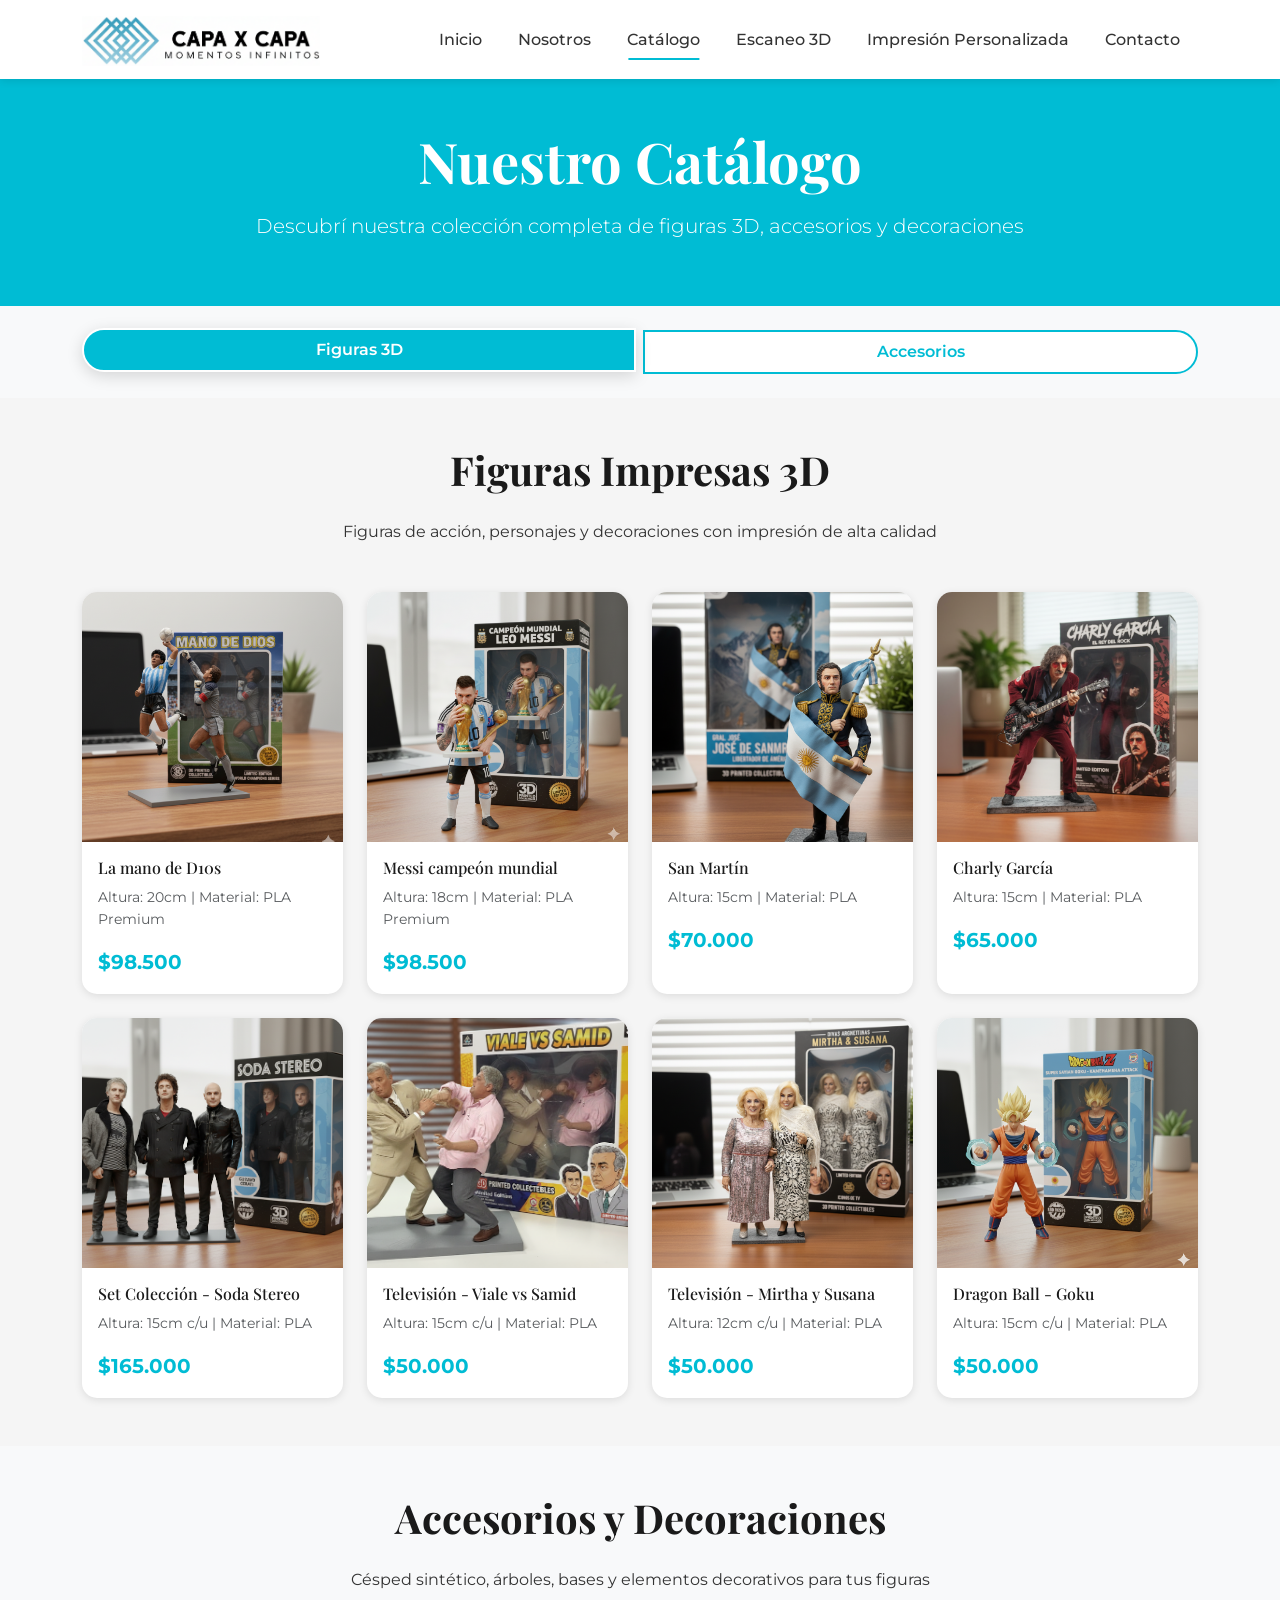
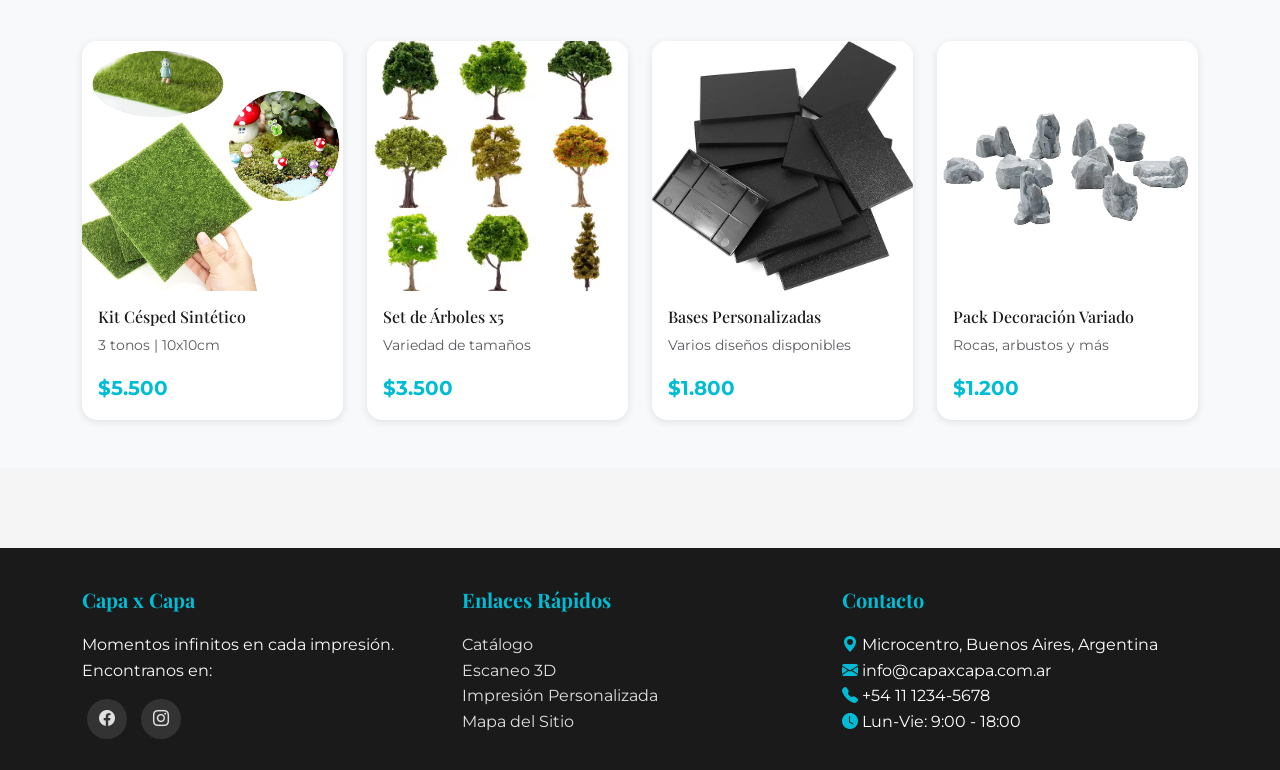
==== catalogo/catalogo.html @ 2e97a2a7 "Primer Commit" ====
<!DOCTYPE html>
<html lang="es">
<head>
    <meta charset="UTF-8">
    <meta name="viewport" content="width=device-width, initial-scale=1.0">
    <title>Capa x Capa - Impresión 3D</title>

    <link href="https://cdn.jsdelivr.net/npm/bootstrap@5.3.0/dist/css/bootstrap.min.css" rel="stylesheet">
    <link rel="stylesheet" href="https://cdn.jsdelivr.net/npm/bootstrap-icons@1.11.0/font/bootstrap-icons.css">
    <link rel="stylesheet" href="../css/estilos.css">
    <link rel="stylesheet" href="catalogo.css">
    <script src="https://cdn.jsdelivr.net/npm/bootstrap@5.3.0/dist/js/bootstrap.bundle.min.js"></script>
</head>
<body>
    <header>
        <nav class="navbar navbar-expand-lg navbar-light">
            <div class="container">
                <a class="navbar-brand" href="../index.html">
                    <img src="../imagenes/logo/logo_horizontal.png"/>
                </a>
                <button class="navbar-toggler" type="button" data-bs-toggle="collapse" data-bs-target="#navbarNav" aria-controls="navbarNav" aria-expanded="false">
                    <span class="navbar-toggler-icon"></span>
                </button>
                <div class="collapse navbar-collapse" id="navbarNav">
                    <ul class="navbar-nav ms-auto">
                        <li class="nav-item">
                            <a class="nav-link" href="../index.html">Inicio</a>
                        </li>
                        <li class="nav-item">
                            <a class="nav-link" href="../nosotros/nosotros.html">Nosotros</a>
                        </li>
                        <li class="nav-item">
                            <a class="nav-link active" aria-current="page" href="catalogo.html">Catálogo</a>
                        </li>
                        <li class="nav-item">
                            <a class="nav-link" href="../escaneo-3d/escaneo.html">Escaneo 3D</a>
                        </li>
                        <li class="nav-item">
                            <a class="nav-link" href="../impresion-personalizada/impresion.html">Impresión Personalizada</a>
                        </li>
                        <li class="nav-item">
                            <a class="nav-link" href="../contacto/contacto.html">Contacto</a>
                        </li>
                    </ul>
                </div>
            </div>
        </nav>
    </header>

    <main>
        <section class="bg-primario text-white text-center py-5">
            <div class="container">
                <h1 class="display-4 fw-bold text-white">Nuestro Catálogo</h1>
                <p class="lead">Descubrí nuestra colección completa de figuras 3D, accesorios y decoraciones</p>
            </div>
        </section>

        <section class="bg-light py-4">
            <div class="container">
                <div class="row align-items-center">
                    <div class="col-md-12">
                        <div class="btn-group d-flex flex-wrap justify-content-center gap-2">
                            <a href="#figuras" class="btn btn-outline-primario filter-btn active">Figuras 3D</a>
                            <a href="#accesorios" class="btn btn-outline-primario filter-btn">Accesorios</a>
                        </div>
                    </div>
                </div>
            </div>
        </section>

        <section id="figuras" class="py-5">
            <div class="container">
                <h2 class="section-title">Figuras Impresas 3D</h2>
                <p class="text-center mb-5">Figuras de acción, personajes y decoraciones con impresión de alta calidad</p>
                <div class="row g-4">
                    <div class="col-lg-3 col-md-4 col-sm-6">
                        <article class="card">
                            <div class="card-img-wrapper">
                                <img src="../imagenes/muniecos_accion/munieco_1.png">
                            </div>
                            <div class="card-body">
                                <h3 class="card-title h6">La mano de D10s</h3>
                                <p class="card-text text-muted small">Altura: 20cm | Material: PLA Premium</p>
                                <div class="d-flex justify-content-between align-items-center">
                                    <span class="text-primario fw-bold fs-5">$98.500</span>
                                </div>
                            </div>
                        </article>
                    </div>
                    <div class="col-lg-3 col-md-4 col-sm-6">
                        <article class="card">
                            <div class="card-img-wrapper">
                                <img src="../imagenes/muniecos_accion/munieco_2.png">
                            </div>
                            <div class="card-body">
                                <h3 class="card-title h6">Messi campeón mundial</h3>
                                <p class="card-text text-muted small">Altura: 18cm | Material: PLA Premium</p>
                                <div class="d-flex justify-content-between align-items-center">
                                    <span class="text-primario fw-bold fs-5">$98.500</span>
                                </div>
                            </div>
                        </article>
                    </div>
                    <div class="col-lg-3 col-md-4 col-sm-6">
                        <article class="card">
                            <div class="card-img-wrapper">
                                <img src="../imagenes/muniecos_accion/munieco_3.png">
                            </div>
                            <div class="card-body">
                                <h3 class="card-title h6">San Martín</h3>
                                <p class="card-text text-muted small">Altura: 15cm | Material: PLA</p>
                                <div class="d-flex justify-content-between align-items-center">
                                    <span class="text-primario fw-bold fs-5">$70.000</span>
                                </div>
                            </div>
                        </article>
                    </div>
                    <div class="col-lg-3 col-md-4 col-sm-6">
                        <article class="card product-card">
                            <div class="card-img-wrapper">
                                <img src="../imagenes/muniecos_accion/munieco_4.png">
                            </div>
                            <div class="card-body">
                                <h3 class="card-title h6">Charly García</h3>
                                <p class="card-text text-muted small">Altura: 15cm | Material: PLA</p>
                                <div class="d-flex justify-content-between align-items-center">
                                    <span class="text-primario fw-bold fs-5">$65.000</span>
                                </div>
                            </div>
                        </article>
                    </div>
                    <div class="col-lg-3 col-md-4 col-sm-6">
                        <article class="card product-card">
                            <div class="card-img-wrapper">
                                <img src="../imagenes/muniecos_accion/munieco_5.png">
                            </div>
                            <div class="card-body">
                                <h3 class="card-title h6">Set Colección - Soda Stereo</h3>
                                <p class="card-text text-muted small">Altura: 15cm c/u | Material: PLA</p>
                                <div class="d-flex justify-content-between align-items-center">
                                    <span class="text-primario fw-bold fs-5">$165.000</span>
                                </div>
                            </div>
                        </article>
                    </div>
                    <div class="col-lg-3 col-md-4 col-sm-6">
                        <article class="card product-card">
                            <div class="card-img-wrapper">
                                <img src="../imagenes/muniecos_accion/munieco_6.png">
                            </div>
                            <div class="card-body">
                                <h3 class="card-title h6">Televisión - Viale vs Samid</h3>
                                <p class="card-text text-muted small">Altura: 15cm c/u | Material: PLA</p>
                                <div class="d-flex justify-content-between align-items-center">
                                    <span class="text-primario fw-bold fs-5">$50.000</span>
                                </div>
                            </div>
                        </article>
                    </div>
                    <div class="col-lg-3 col-md-4 col-sm-7">
                        <article class="card product-card">
                            <div class="card-img-wrapper">
                                <img src="../imagenes/muniecos_accion/munieco_7.png">
                            </div>
                            <div class="card-body">
                                <h3 class="card-title h6">Televisión - Mirtha y Susana</h3>
                                <p class="card-text text-muted small">Altura: 12cm c/u | Material: PLA</p>
                                <div class="d-flex justify-content-between align-items-center">
                                    <span class="text-primario fw-bold fs-5">$50.000</span>
                                </div>
                            </div>
                        </article>
                    </div>
                    <div class="col-lg-3 col-md-4 col-sm-7">
                        <article class="card product-card">
                            <div class="card-img-wrapper">
                                <img src="../imagenes/muniecos_accion/munieco_8.png">
                            </div>
                            <div class="card-body">
                                <h3 class="card-title h6">Dragon Ball - Goku</h3>
                                <p class="card-text text-muted small">Altura: 15cm c/u | Material: PLA</p>
                                <div class="d-flex justify-content-between align-items-center">
                                    <span class="text-primario fw-bold fs-5">$50.000</span>
                                </div>
                            </div>
                        </article>
                    </div>
                </div>
            </div>
        </section>

        <section id="accesorios" class="bg-light py-5">
            <div class="container">
                <h2 class="section-title">Accesorios y Decoraciones</h2>
                <p class="text-center mb-5">Césped sintético, árboles, bases y elementos decorativos para tus figuras</p>
                <div class="row g-4">
                    <div class="col-lg-3 col-md-4 col-sm-6">
                        <article class="card">
                            <div class="card-img-wrapper">
                                <img src="../imagenes/accesorios_decoraciones/cesped.jpg" class="card-img-top">
                            </div>
                            <div class="card-body">
                                <h3 class="card-title h6">Kit Césped Sintético</h3>
                                <p class="card-text text-muted small">3 tonos | 10x10cm</p>
                                <div class="d-flex justify-content-between align-items-center">
                                    <span class="text-primario fw-bold fs-5">$5.500</span>
                                </div>
                            </div>
                        </article>
                    </div>
                    <div class="col-lg-3 col-md-4 col-sm-6">
                        <article class="card">
                            <div class="card-img-wrapper">
                                <img src="../imagenes/accesorios_decoraciones/arboles.avif" class="card-img-top">
                            </div>
                            <div class="card-body">
                                <h3 class="card-title h6">Set de Árboles x5</h3>
                                <p class="card-text text-muted small">Variedad de tamaños</p>
                                <div class="d-flex justify-content-between align-items-center">
                                    <span class="text-primario fw-bold fs-5">$3.500</span>
                                </div>
                            </div>
                        </article>
                    </div>
                    <div class="col-lg-3 col-md-4 col-sm-6">
                        <article class="card product-card">
                            <div class="card-img-wrapper">
                                <img src="../imagenes/accesorios_decoraciones/peanas.jpg" class="card-img-top">
                            </div>
                            <div class="card-body">
                                <h3 class="card-title h6">Bases Personalizadas</h3>
                                <p class="card-text text-muted small">Varios diseños disponibles</p>
                                <div class="d-flex justify-content-between align-items-center">
                                    <span class="text-primario fw-bold fs-5">$1.800</span>
                                </div>
                            </div>
                        </article>
                    </div>
                    <div class="col-lg-3 col-md-4 col-sm-6">
                        <article class="card product-card">
                            <div class="card-img-wrapper">
                                <img src="../imagenes/accesorios_decoraciones/rocas.jpg" class="card-img-top">
                            </div>
                            <div class="card-body">
                                <h3 class="card-title h6">Pack Decoración Variado</h3>
                                <p class="card-text text-muted small">Rocas, arbustos y más</p>
                                <div class="d-flex justify-content-between align-items-center">
                                    <span class="text-primario fw-bold fs-5">$1.200</span>
                                </div>
                            </div>
                        </article>
                    </div>
                </div>
            </div>
        </section>
    </main>

    <footer>
        <div class="container">
            <div class="row g-4">
                <div class="col-md-4">
                    <h5>Capa x Capa</h5>
                    <p class="text-light">Momentos infinitos en cada impresión.<br>Encontranos en:</p>
                    <div class="social-links mt-3">
                        <a href="#" aria-label="Facebook"><i class="bi bi-facebook"></i></a>
                        <a href="#" aria-label="Instagram"><i class="bi bi-instagram"></i></a>
                    </div>
                </div>
                <div class="col-md-4">
                    <h5>Enlaces Rápidos</h5>
                    <ul class="list-unstyled">
                        <li><a href="catalogo.html">Catálogo</a></li>
                        <li><a href="../escaneo-3d/escaneo.html">Escaneo 3D</a></li>
                        <li><a href="../impresion-personalizada/impresion.html">Impresión Personalizada</a></li>
                        <li><a href="../mapa-sitio/mapa.html">Mapa del Sitio</a></li>
                    </ul>
                </div>
                <div class="col-md-4">
                    <h5>Contacto</h5>
                    <ul class="list-unstyled">
                        <li><i class="bi bi-geo-alt-fill text-primario"></i> Microcentro, Buenos Aires, Argentina</li>
                        <li><i class="bi bi-envelope-fill text-primario"></i> info@capaxcapa.com.ar</li>
                        <li><i class="bi bi-telephone-fill text-primario"></i> +54 11 1234-5678</li>
                        <li><i class="bi bi-clock-fill text-primario"></i> Lun-Vie: 9:00 - 18:00</li>
                    </ul>
                </div>
            </div>
        </div>
    </footer>
</body>
</html>
---- css/estilos.css ----
@import url('https://fonts.googleapis.com/css2?family=Montserrat:wght@300;400;600;700&family=Playfair+Display:wght@400;600;700&display=swap');

/* ==========================================
   VARIABLES DE COLORES
   Paleta basada en logo celeste con letras negras
   Evocando momentos eternos e infinitos
   ========================================== */
:root {
    /* Colores principales */
    --color-primario: #00BCD4;        /* Celeste principal del logo */
    --color-primario-oscuro: #0097A7;  /* Celeste oscuro */
    --color-primario-claro: #B2EBF2;   /* Celeste claro */

    /* Colores secundarios */
    --color-secundario: #1A1A1A;       /* Negro de las letras del logo */
    --color-gris-oscuro: #333333;      /* Gris oscuro para textos */
    --color-gris-medio: #666666;       /* Gris medio */
    --color-gris-claro: #E0E0E0;       /* Gris claro para fondos */

    /* Colores complementarios para evocar eternidad */
    --color-acento-dorado: #FFD700;    /* Dorado para detalles especiales */
    --color-blanco: #FFFFFF;
    --color-fondo: #F5F5F5;

    /* Tipografías */
    --fuente-titulos: 'Playfair Display', serif;
    --fuente-texto: 'Montserrat', sans-serif;

    /* Sombras */
    --sombra-suave: 0 2px 8px rgba(0, 0, 0, 0.1);
    --sombra-media: 0 4px 16px rgba(0, 0, 0, 0.15);
    --sombra-fuerte: 0 8px 24px rgba(0, 0, 0, 0.2);

    /* Transiciones */
    --transicion-rapida: all 0.3s ease;
    --transicion-media: all 0.5s ease;
}

/* ==========================================
   RESET Y ESTILOS BASE
   ========================================== */
* {
    margin: 0;
    padding: 0;
    box-sizing: border-box;
}

html {
    scroll-behavior: smooth;
}

body {
    font-family: var(--fuente-texto);
    font-size: 16px;
    line-height: 1.6;
    color: var(--color-gris-oscuro);
    background-color: var(--color-fondo);
}

/* ==========================================
   TIPOGRAFÍA
   ========================================== */
h1, h2, h3, h4, h5, h6 {
    font-family: var(--fuente-titulos);
    font-weight: 700;
    color: var(--color-secundario);
    line-height: 1.2;
    margin-bottom: 1rem;
}

h1 {
    font-size: 3rem;
}

h2 {
    font-size: 2.5rem;
}

h3 {
    font-size: 2rem;
}

h4 {
    font-size: 1.5rem;
}

p {
    margin-bottom: 1rem;
}

/* ==========================================
   ENLACES
   ========================================== */
a {
    color: var(--color-primario);
    text-decoration: none;
    transition: var(--transicion-rapida);
}

a:hover {
    color: var(--color-primario-oscuro);
}

/* ==========================================
   BOTONES CON ANIMACIONES HOVER
   ========================================== */
.btn {
    display: inline-block;
    padding: 12px 30px;
    font-family: var(--fuente-texto);
    font-weight: 600;
    text-align: center;
    text-decoration: none;
    border: none;
    border-radius: 50px;
    cursor: pointer;
    transition: var(--transicion-rapida);
    position: relative;
    overflow: hidden;
}

.btn-primario {
    background-color: var(--color-primario);
    color: var(--color-blanco);
    box-shadow: var(--sombra-suave);
}

.btn-primario:hover {
    background-color: var(--color-primario-oscuro);
    transform: translateY(-3px);
    box-shadow: var(--sombra-fuerte);
}

.btn-primario:active {
    transform: translateY(-1px);
}

.btn-secundario {
    background-color: var(--color-secundario);
    color: var(--color-blanco);
    box-shadow: var(--sombra-suave);
}

.btn-secundario:hover {
    background-color: var(--color-gris-oscuro);
    transform: translateY(-3px);
    box-shadow: var(--sombra-fuerte);
}

.btn-outline {
    background-color: transparent;
    color: var(--color-primario);
    border: 2px solid var(--color-primario);
}

.btn-outline:hover {
    background-color: var(--color-primario);
    color: var(--color-blanco);
    transform: scale(1.05);
}

/* Efecto de brillo en hover */
.btn::before {
    content: '';
    position: absolute;
    top: 50%;
    left: 50%;
    width: 0;
    height: 0;
    border-radius: 50%;
    background-color: rgba(255, 255, 255, 0.3);
    transform: translate(-50%, -50%);
    transition: width 0.6s, height 0.6s;
}

.btn:hover::before {
    width: 300px;
    height: 300px;
}

/* ==========================================
   HEADER Y NAVEGACIÓN
   ========================================== */
header {
    background-color: var(--color-blanco);
    box-shadow: var(--sombra-suave);
    position: sticky;
    top: 0;
    z-index: 1000;
}

nav {
    padding: 1rem 0;
}

.navbar {
    background-color: var(--color-blanco) !important;
}

.navbar-brand {
    font-family: var(--fuente-titulos);
    font-size: 1.8rem;
    font-weight: 700;
    color: var(--color-secundario) !important;
}

.navbar-brand span {
    color: var(--color-primario);
}

.navbar-brand img {
	height: 50px;
}

.nav-link {
    color: var(--color-gris-oscuro) !important;
    font-weight: 500;
    margin: 0 10px;
    transition: var(--transicion-rapida);
    position: relative;
}

.nav-link::after {
    content: '';
    position: absolute;
    width: 0;
    height: 2px;
    bottom: 0;
    left: 50%;
    background-color: var(--color-primario);
    transition: var(--transicion-rapida);
    transform: translateX(-50%);
}

.nav-link:hover::after,
.nav-link.active::after {
    width: 80%;
}

.nav-link:hover {
    color: var(--color-primario) !important;
}

/* ==========================================
   SECCIONES
   ========================================== */
section {
    padding: 80px 0;
}

.section-title {
    text-align: center;
    margin-bottom: 25px;
    position: relative;
}


/* ==========================================
   CARDS
   ========================================== */
.card {
    border: none;
    border-radius: 15px;
    overflow: hidden;
    box-shadow: var(--sombra-suave);
    transition: var(--transicion-rapida);
    height: 100%;
}

.card:hover {
    transform: translateY(-10px);
    box-shadow: var(--sombra-fuerte);
}

.card-img-top {
    height: 250px;
    object-fit: cover;
}

.card-title {
    font-family: var(--fuente-titulos);
    color: var(--color-secundario);
}

/* ==========================================
   FOOTER
   ========================================== */
footer {
    background-color: var(--color-secundario);
    color: var(--color-blanco);
    padding: 40px 0 20px;
    margin-top: 80px;
}

footer h5 {
    color: var(--color-primario);
    font-family: var(--fuente-titulos);
    margin-bottom: 20px;
}

footer a {
    color: var(--color-gris-claro);
    transition: var(--transicion-rapida);
}

footer a:hover {
    color: var(--color-primario);
}

footer .social-links a {
    display: inline-block;
    width: 40px;
    height: 40px;
    line-height: 40px;
    text-align: center;
    background-color: var(--color-gris-oscuro);
    border-radius: 50%;
    margin: 0 5px;
    transition: var(--transicion-rapida);
}

footer .social-links a:hover {
    background-color: var(--color-gris-medio);
    transform: translateY(-3px);
}

/* ==========================================
   UTILIDADES
   ========================================== */
.bg-primario {
    background-color: var(--color-primario);
}

.bg-secundario {
    background-color: var(--color-secundario);
}

.text-primario {
    color: var(--color-primario);
}

.text-secundario {
    color: var(--color-secundario);
}

/* ==========================================
   RESPONSIVE
   ========================================== */
@media (max-width: 768px) {
    h1 {
        font-size: 2rem;
    }

    h2 {
        font-size: 1.8rem;
    }

    h3 {
        font-size: 1.5rem;
    }

    section {
        padding: 50px 0;
    }

    .btn {
        padding: 10px 20px;
        font-size: 0.9rem;
    }
}

@media (max-width: 576px) {
    h1 {
        font-size: 1.75rem;
    }

    h2 {
        font-size: 1.5rem;
    }

    section {
        padding: 40px 0;
    }
}
---- catalogo/catalogo.css ----
.btn-outline-primario {
    color: var(--color-primario);
    border: 2px solid var(--color-primario);
    background-color: var(--color-blanco);
    padding: 8px 20px;
    border-radius: 25px;
    font-weight: 600;
    transition: var(--transicion-rapida);
}

.btn-outline-primario:hover,
.btn-outline-primario.active {
    background-color: var(--color-primario);
    color: var(--color-blanco);
    transform: translateY(-2px);
    box-shadow: var(--sombra-media);
}

.card-img-wrapper {
    position: relative;
    overflow: hidden;
    height: 250px;
}

.card-img-wrapper img {
    width: 100%;
    height: 100%;
    object-fit: cover;
}


@media (max-width: 768px) {
    .card-img-wrapper {
        height: 200px;
    }
}
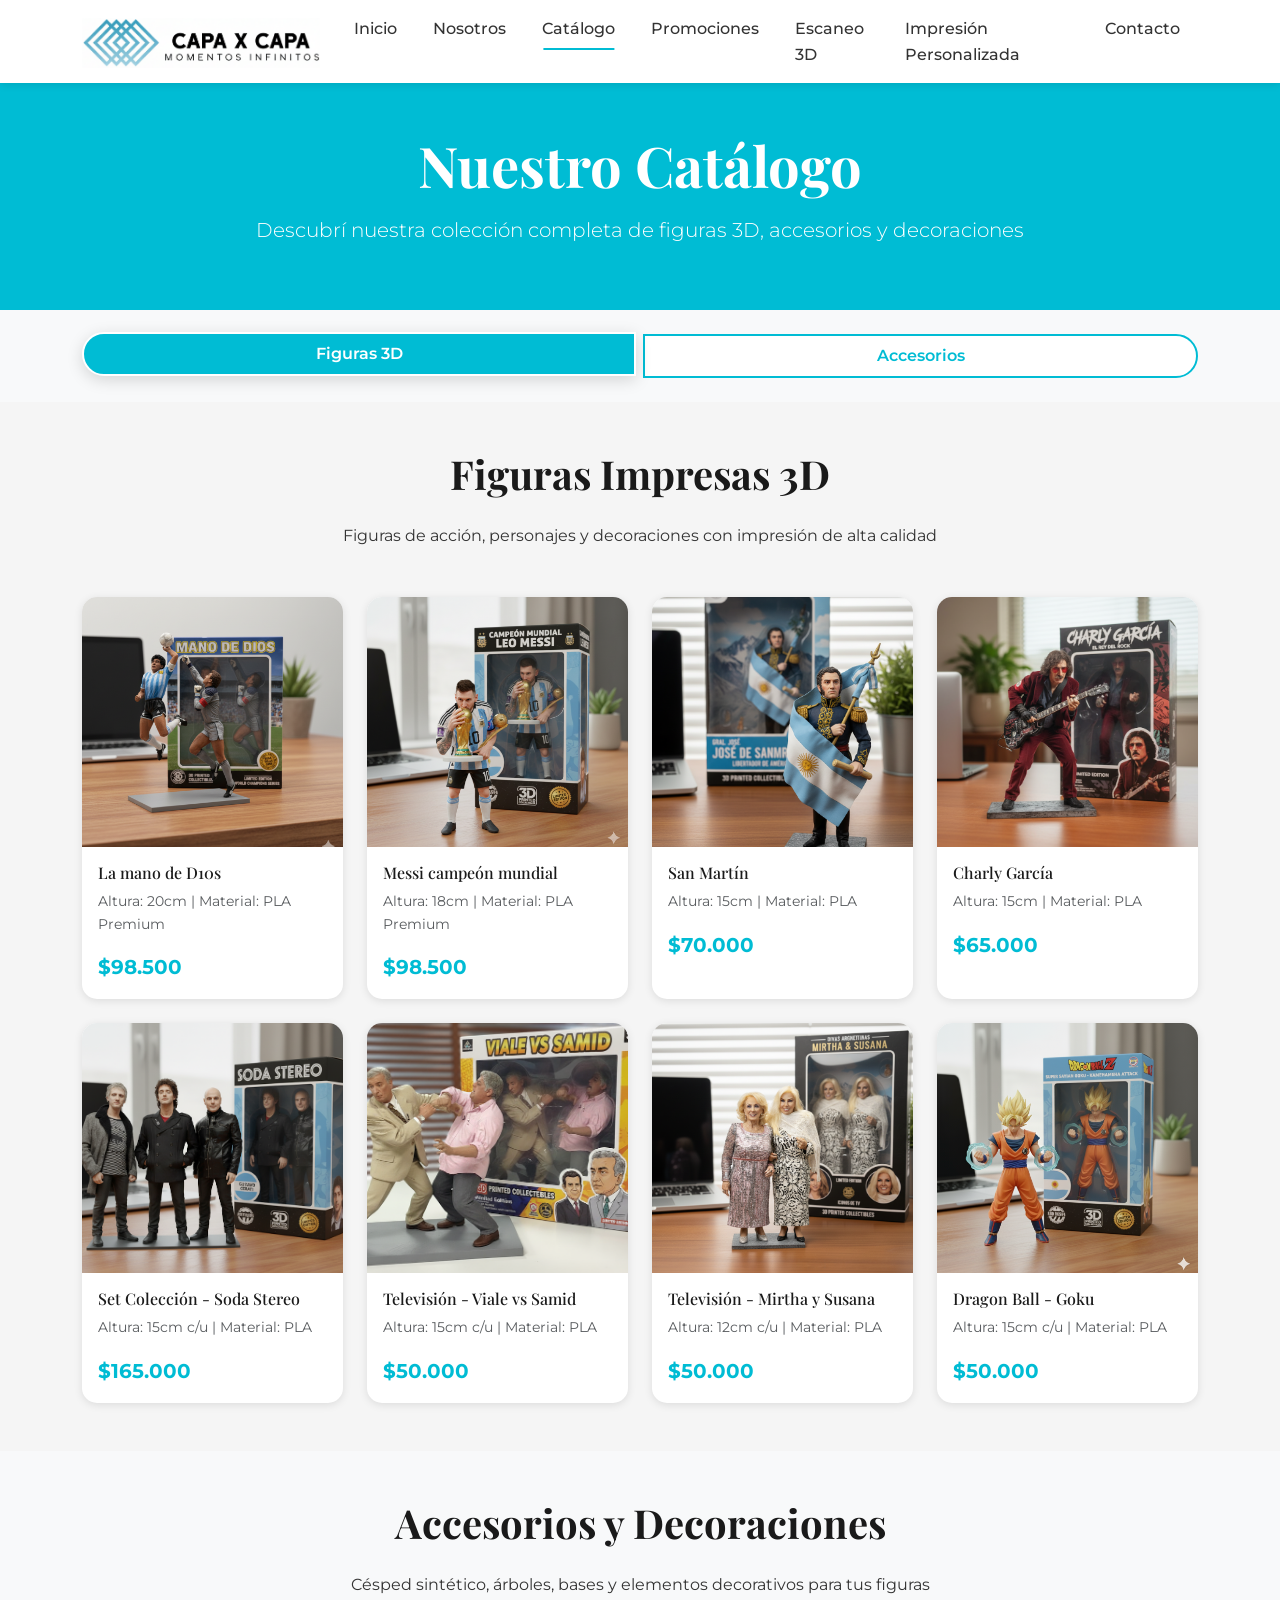
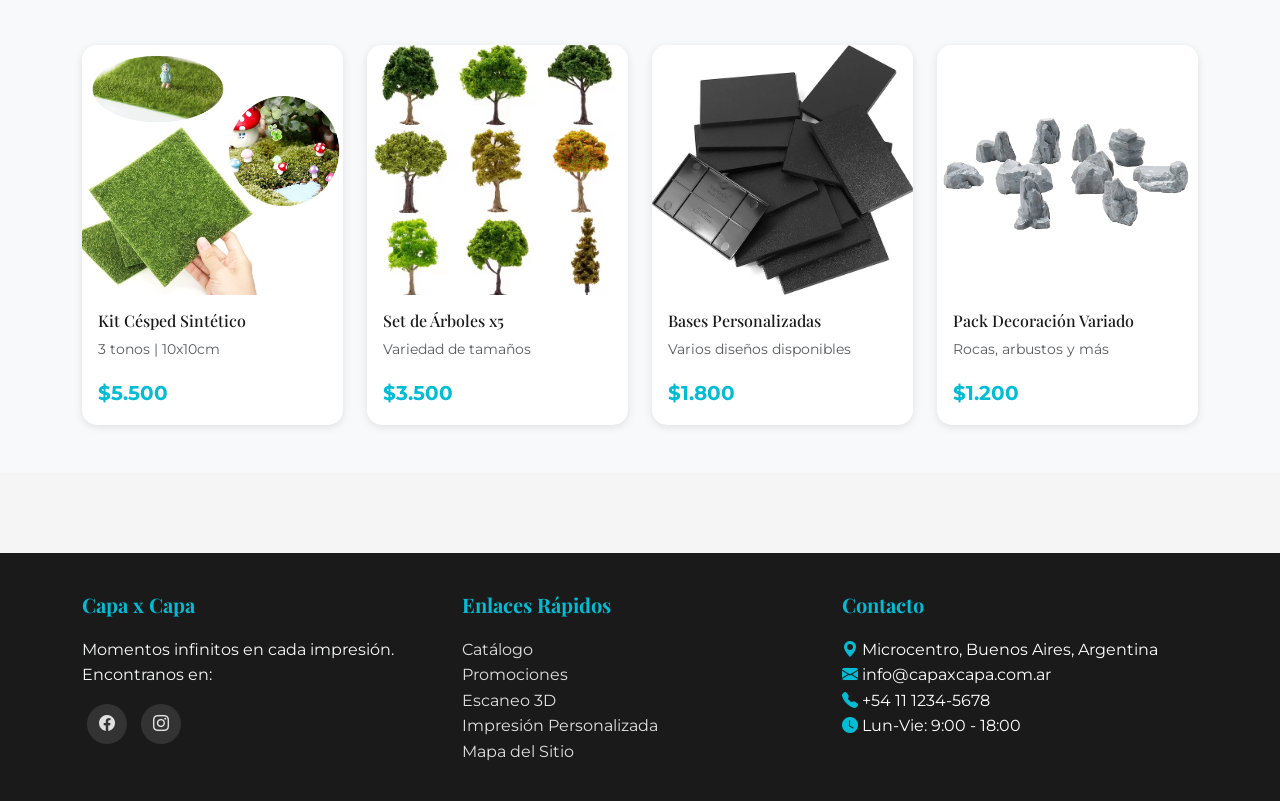
==== commit 2b91d8fc: "Se agrega la seccion Promociones" ====
--- a/catalogo/catalogo.html
+++ b/catalogo/catalogo.html
@@ -33,6 +33,9 @@
                             <a class="nav-link active" aria-current="page" href="catalogo.html">Catálogo</a>
                         </li>
                         <li class="nav-item">
+                            <a class="nav-link" href="../promociones/promociones.html">Promociones</a>
+                        </li>
+                        <li class="nav-item">
                             <a class="nav-link" href="../escaneo-3d/escaneo.html">Escaneo 3D</a>
                         </li>
                         <li class="nav-item">
@@ -270,6 +273,7 @@
                     <h5>Enlaces Rápidos</h5>
                     <ul class="list-unstyled">
                         <li><a href="catalogo.html">Catálogo</a></li>
+                        <li><a href="../promociones/promociones.html">Promociones</a></li>
                         <li><a href="../escaneo-3d/escaneo.html">Escaneo 3D</a></li>
                         <li><a href="../impresion-personalizada/impresion.html">Impresión Personalizada</a></li>
                         <li><a href="../mapa-sitio/mapa.html">Mapa del Sitio</a></li>
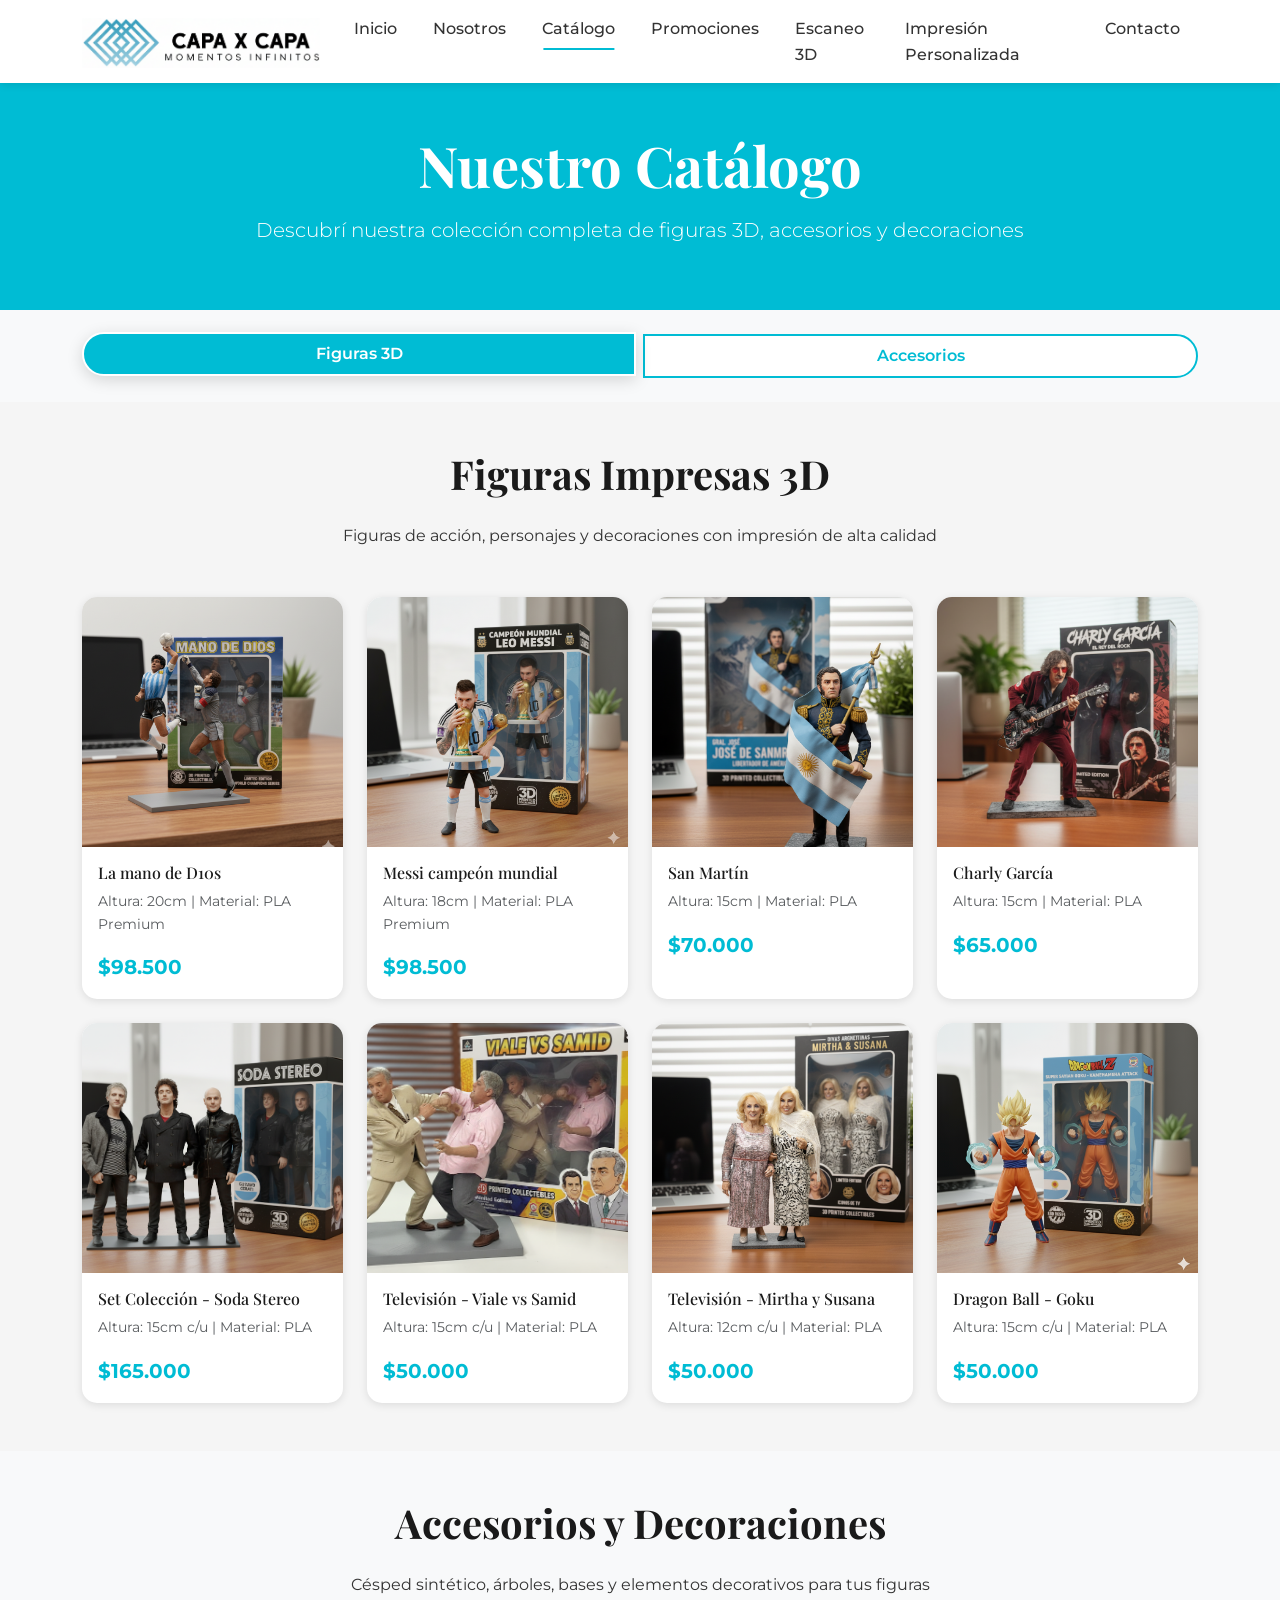
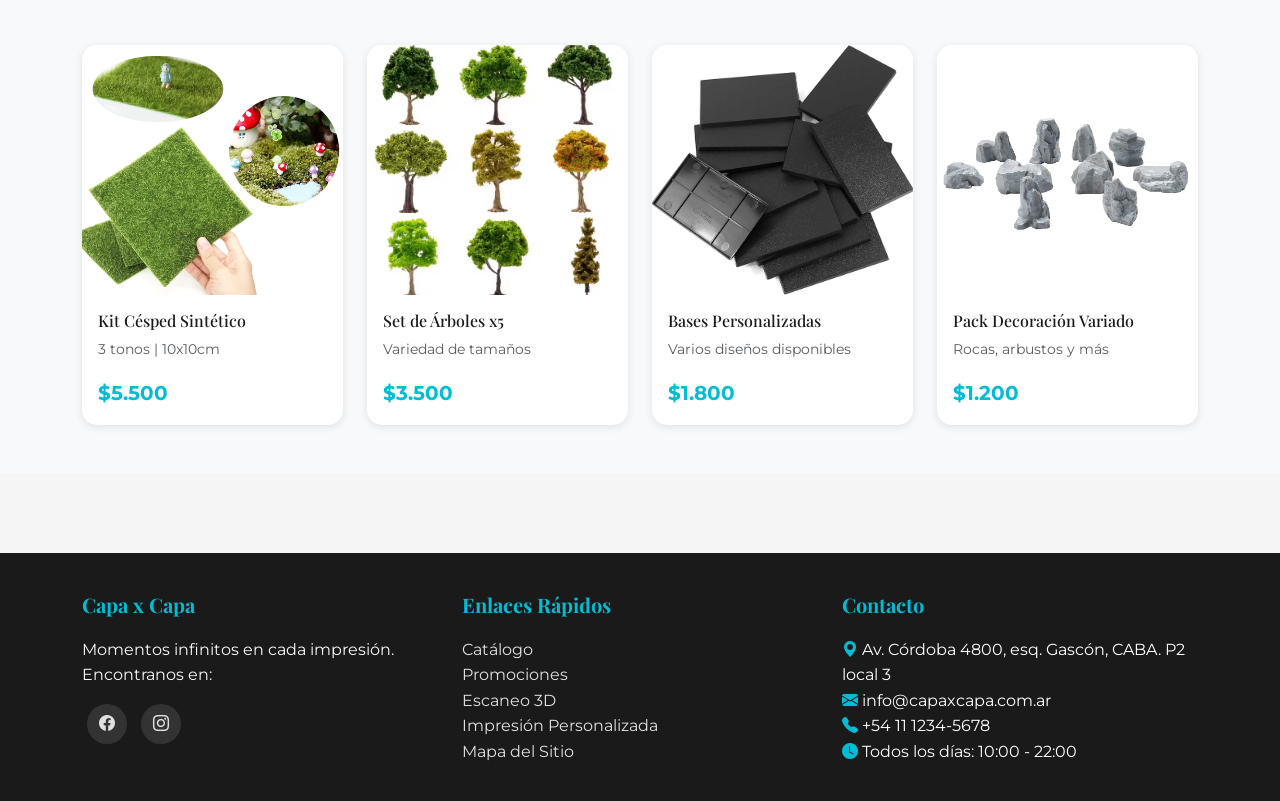
==== commit 8ed4f7e6: "Se cambia direccion a la del shopping" ====
--- a/catalogo/catalogo.html
+++ b/catalogo/catalogo.html
@@ -282,10 +282,10 @@
                 <div class="col-md-4">
                     <h5>Contacto</h5>
                     <ul class="list-unstyled">
-                        <li><i class="bi bi-geo-alt-fill text-primario"></i> Microcentro, Buenos Aires, Argentina</li>
+                        <li><i class="bi bi-geo-alt-fill text-primario"></i> Av. Córdoba 4800, esq. Gascón, CABA. P2 local 3</li>
                         <li><i class="bi bi-envelope-fill text-primario"></i> info@capaxcapa.com.ar</li>
                         <li><i class="bi bi-telephone-fill text-primario"></i> +54 11 1234-5678</li>
-                        <li><i class="bi bi-clock-fill text-primario"></i> Lun-Vie: 9:00 - 18:00</li>
+                        <li><i class="bi bi-clock-fill text-primario"></i> Todos los días: 10:00 - 22:00</li>
                     </ul>
                 </div>
             </div>
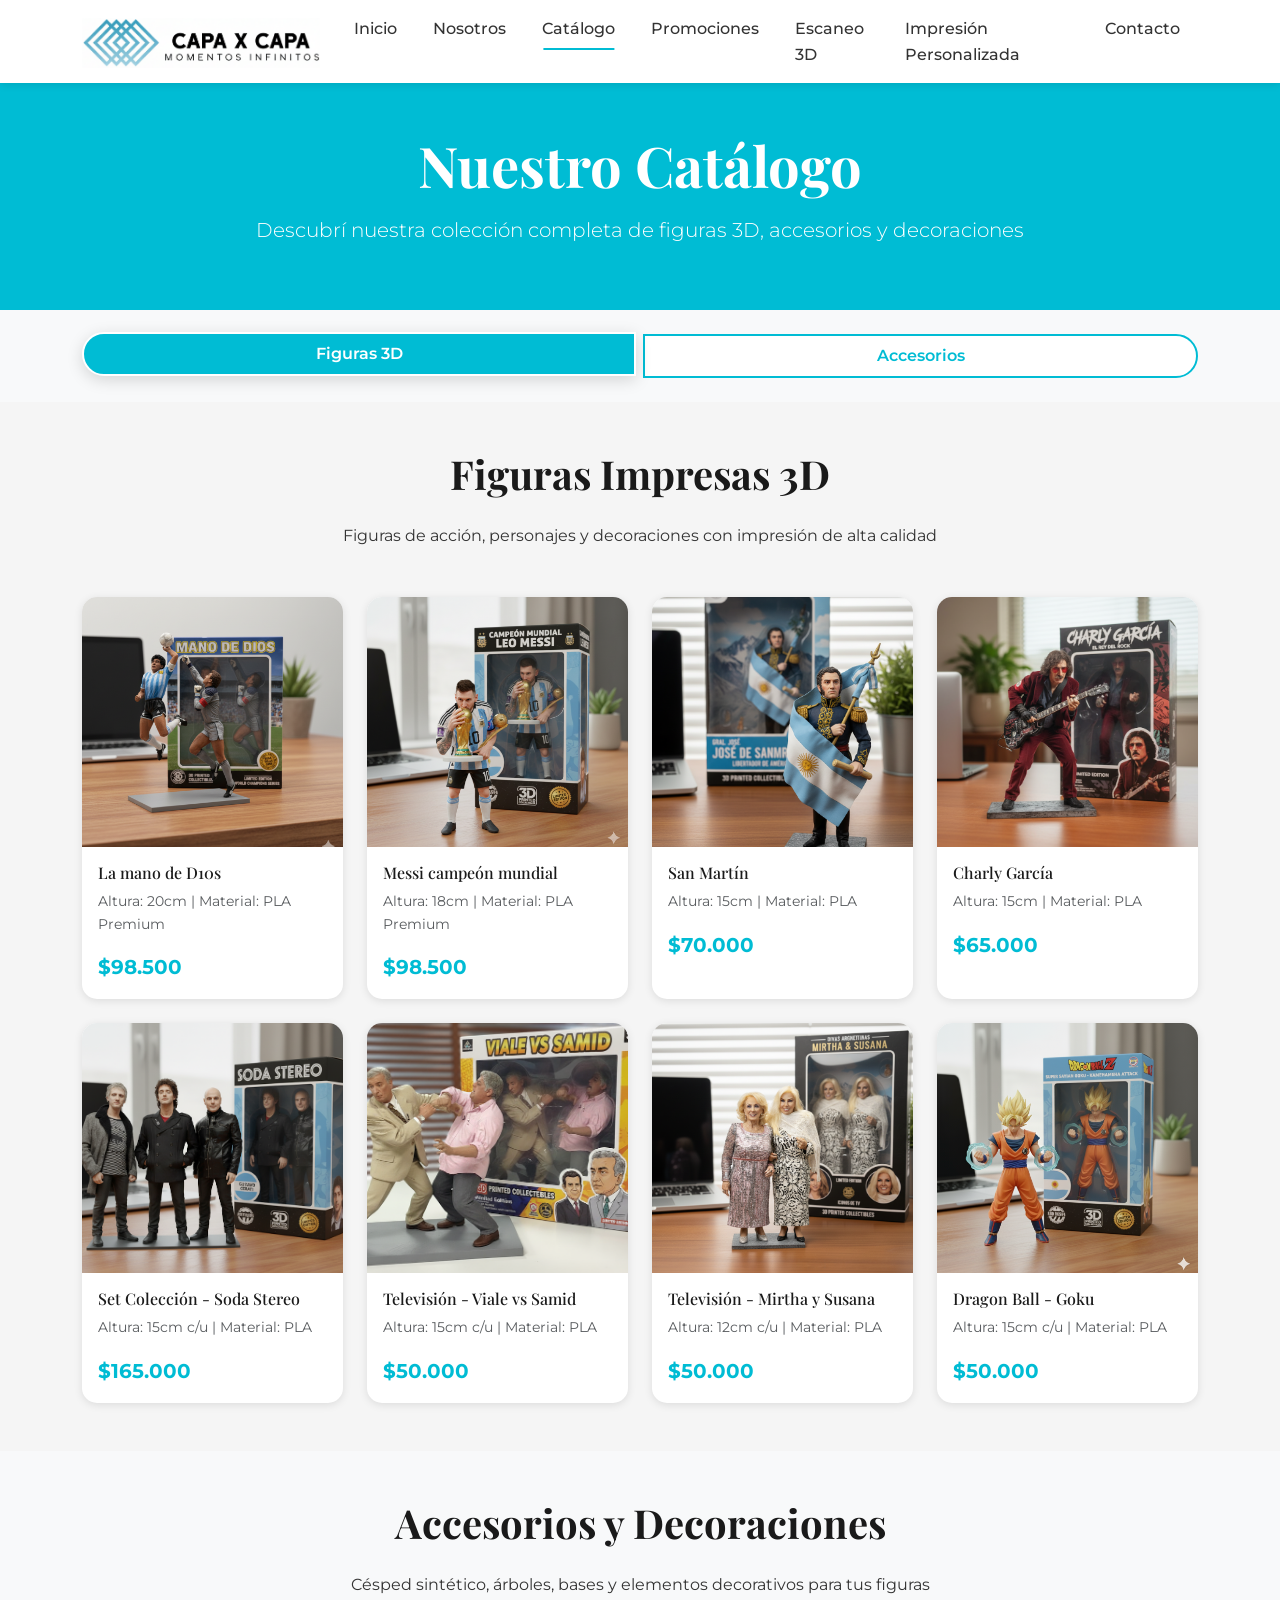
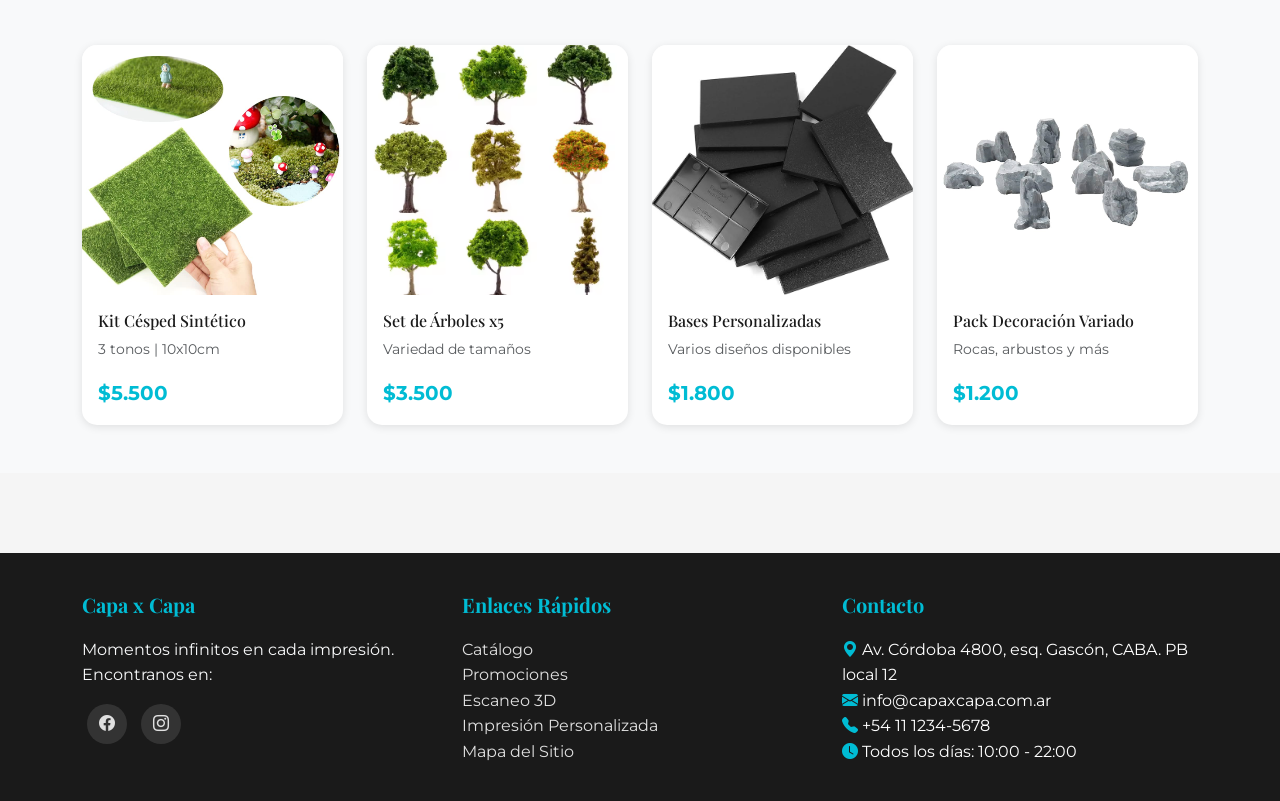
==== commit d782667e: "Fix Direccion" ====
--- a/catalogo/catalogo.html
+++ b/catalogo/catalogo.html
@@ -282,7 +282,7 @@
                 <div class="col-md-4">
                     <h5>Contacto</h5>
                     <ul class="list-unstyled">
-                        <li><i class="bi bi-geo-alt-fill text-primario"></i> Av. Córdoba 4800, esq. Gascón, CABA. P2 local 3</li>
+                        <li><i class="bi bi-geo-alt-fill text-primario"></i> Av. Córdoba 4800, esq. Gascón, CABA. PB local 12</li>
                         <li><i class="bi bi-envelope-fill text-primario"></i> info@capaxcapa.com.ar</li>
                         <li><i class="bi bi-telephone-fill text-primario"></i> +54 11 1234-5678</li>
                         <li><i class="bi bi-clock-fill text-primario"></i> Todos los días: 10:00 - 22:00</li>
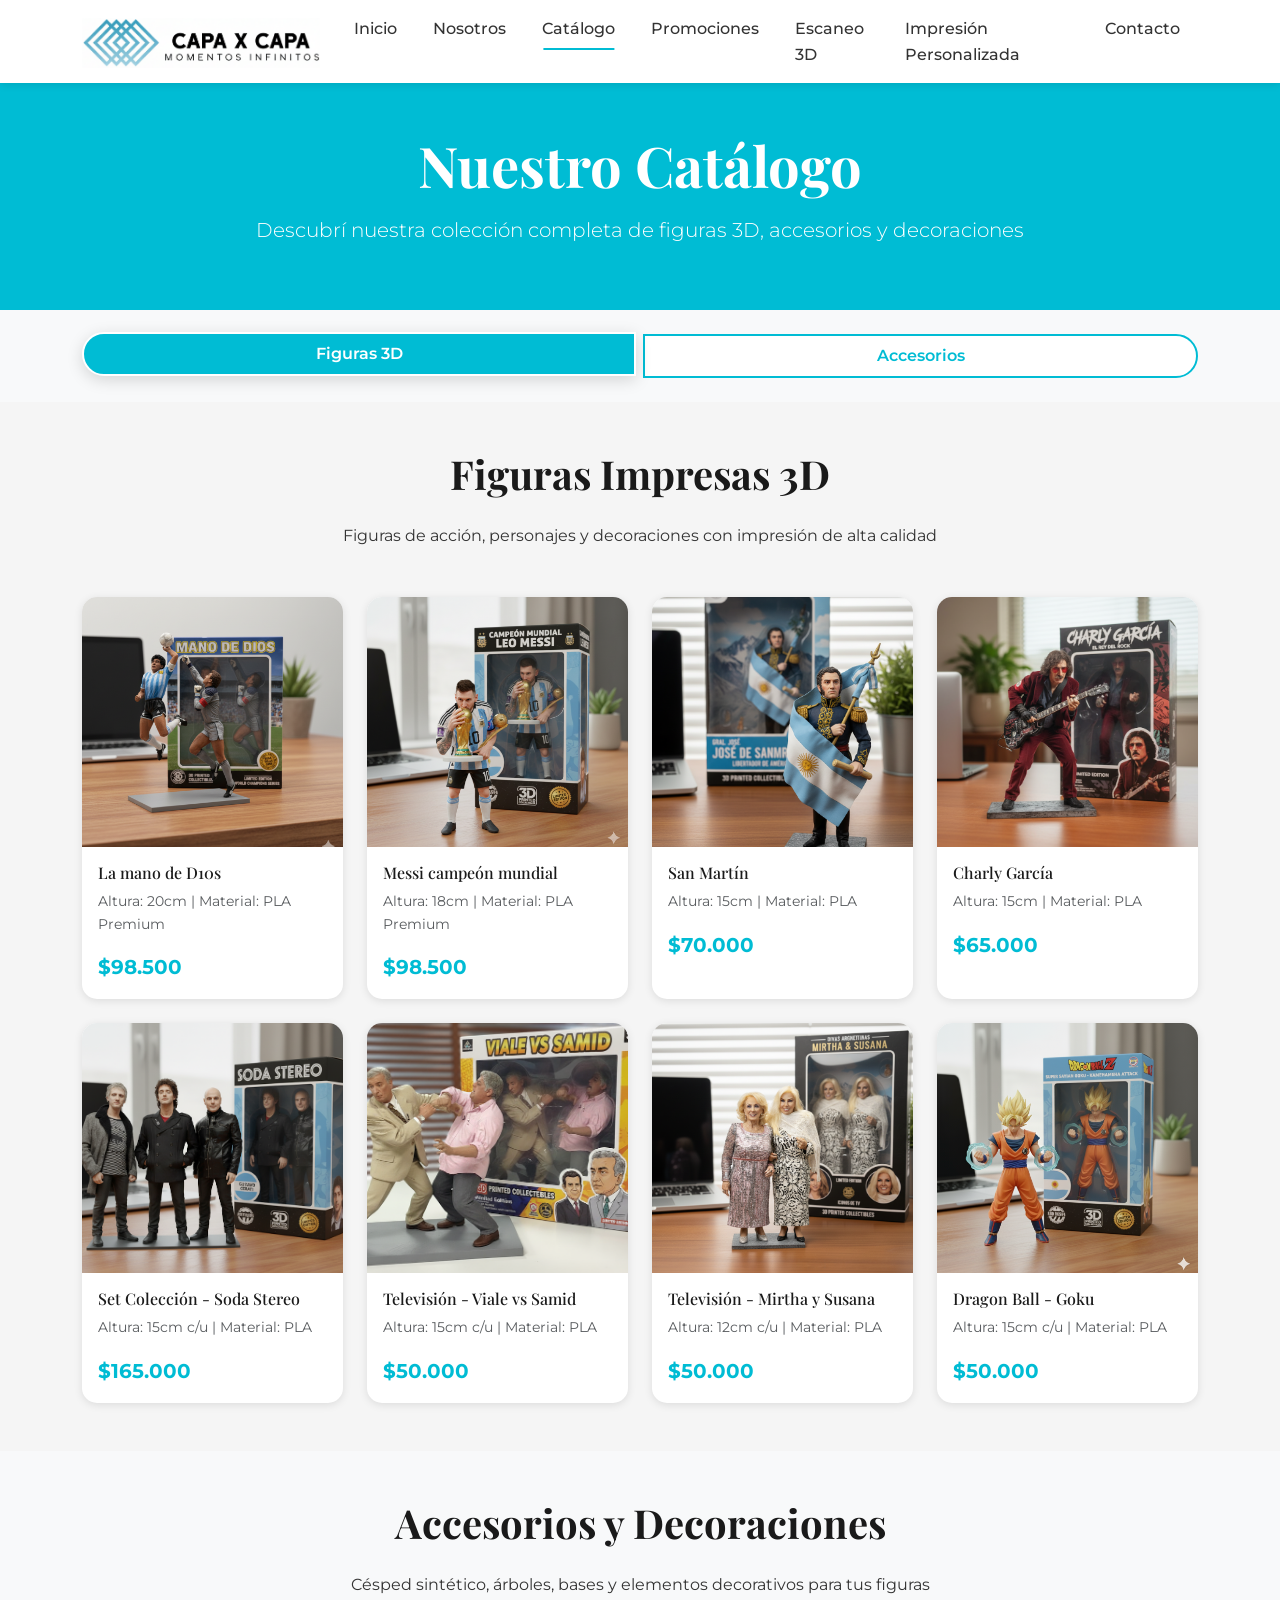
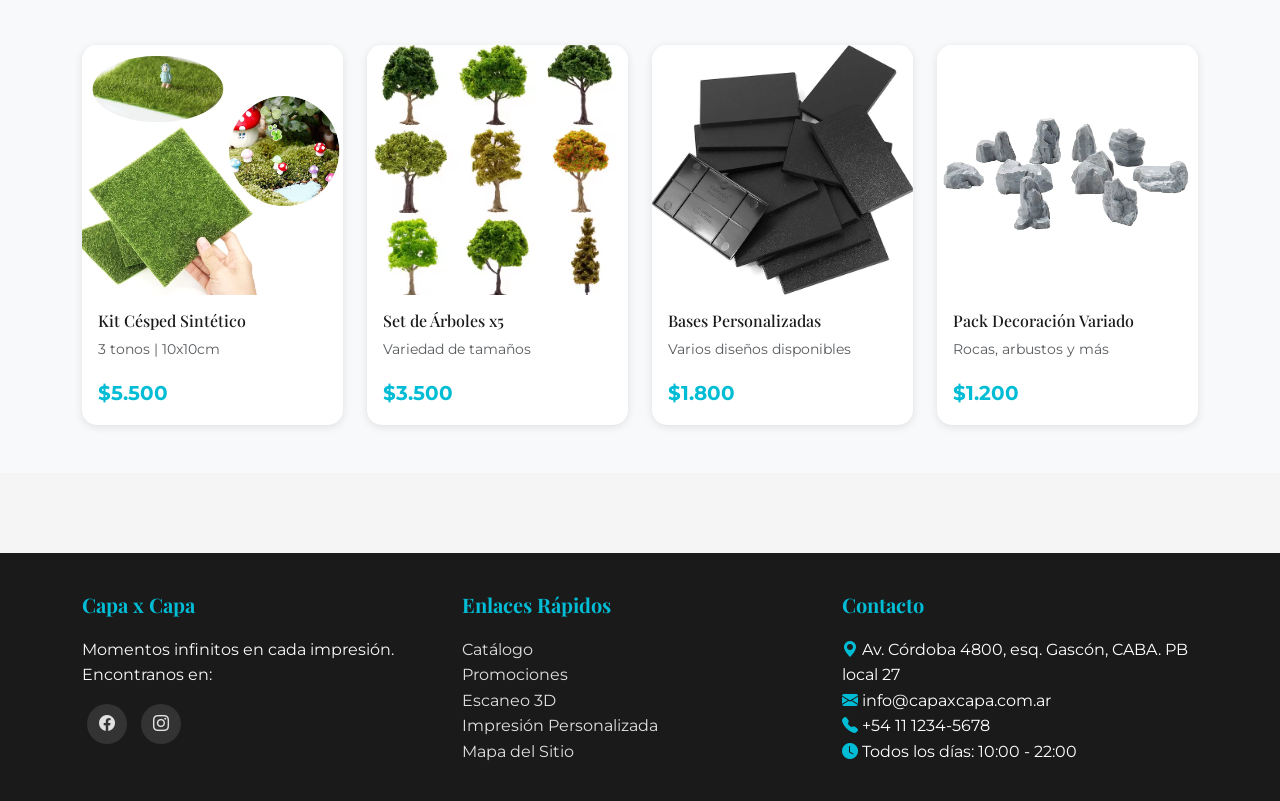
==== commit 785104db: "Fix Numero de local" ====
--- a/catalogo/catalogo.html
+++ b/catalogo/catalogo.html
@@ -282,7 +282,7 @@
                 <div class="col-md-4">
                     <h5>Contacto</h5>
                     <ul class="list-unstyled">
-                        <li><i class="bi bi-geo-alt-fill text-primario"></i> Av. Córdoba 4800, esq. Gascón, CABA. PB local 12</li>
+                        <li><i class="bi bi-geo-alt-fill text-primario"></i> Av. Córdoba 4800, esq. Gascón, CABA. PB local 27</li>
                         <li><i class="bi bi-envelope-fill text-primario"></i> info@capaxcapa.com.ar</li>
                         <li><i class="bi bi-telephone-fill text-primario"></i> +54 11 1234-5678</li>
                         <li><i class="bi bi-clock-fill text-primario"></i> Todos los días: 10:00 - 22:00</li>
